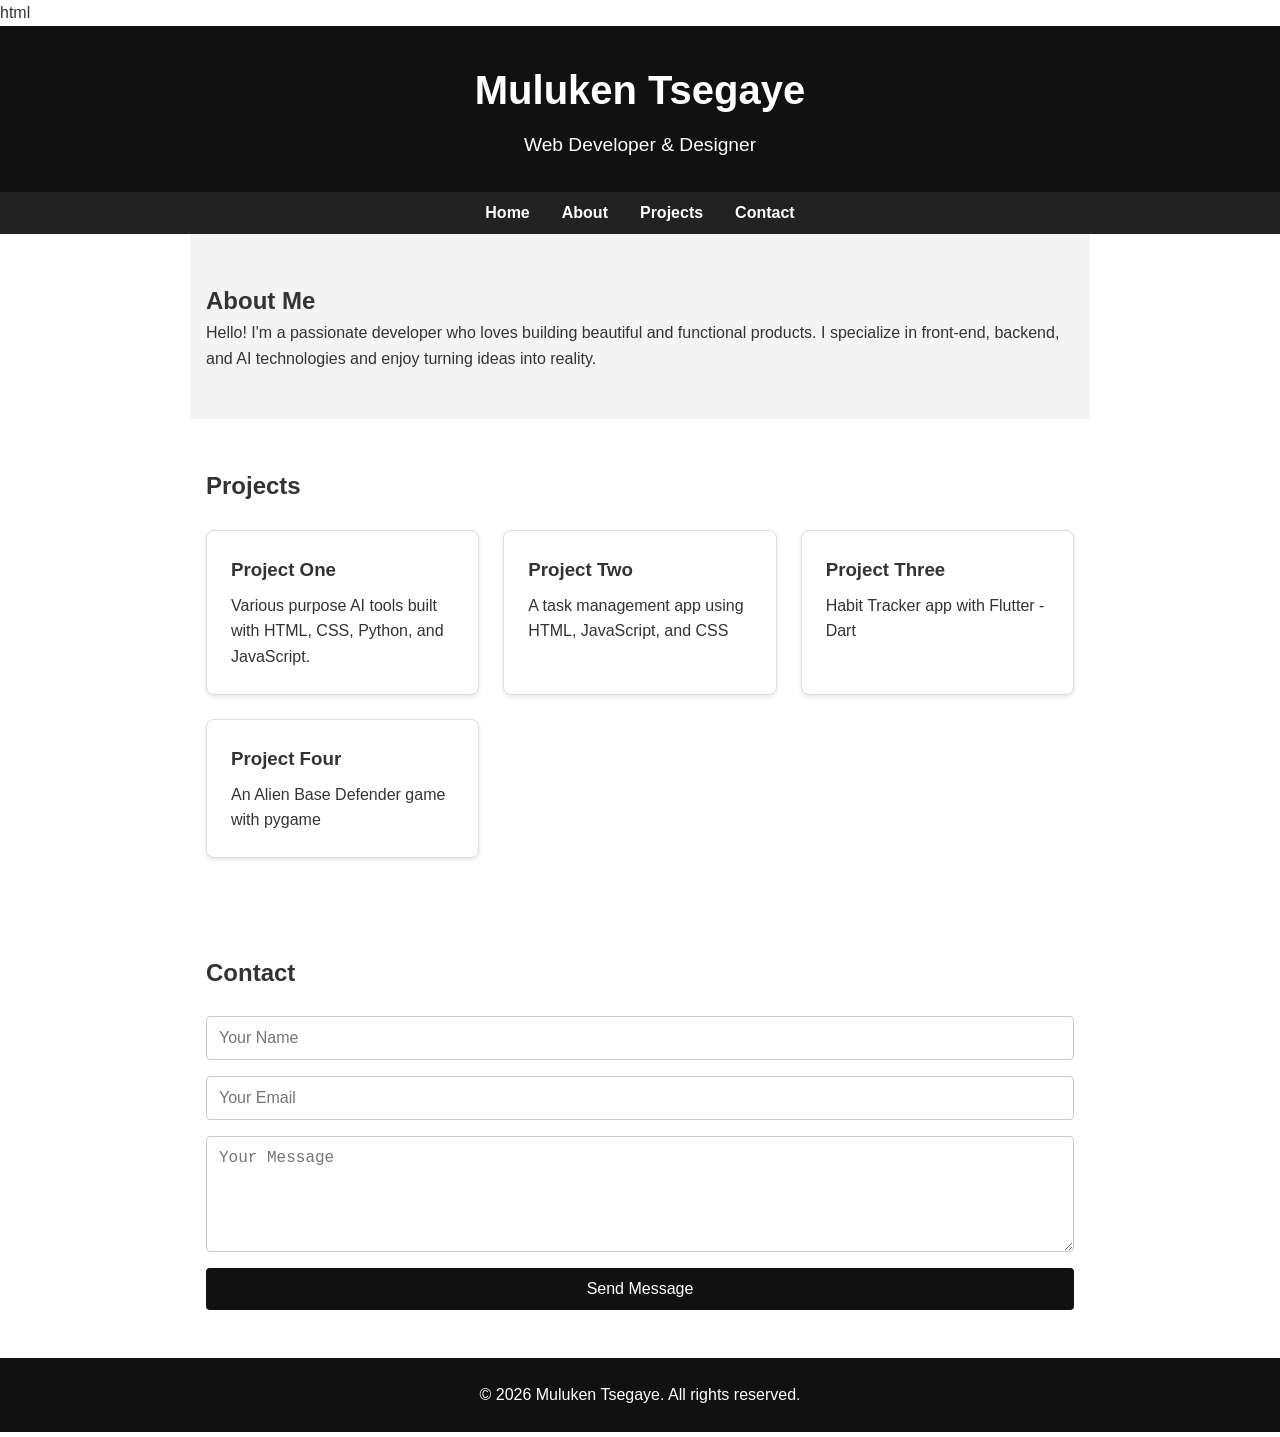
==== about.html @ 3ee82bb8 "chore: initialize project structure" ====
html
<!DOCTYPE html>
<html lang="en">
<head>
<meta charset="UTF-8">
<meta name="viewport" content="width=device-width, initial-scale=1.0">
<title>Portfolio</title>
<style>
* {
margin: 0;
padding: 0;
box-sizing: border-box;
}
body {
font-family: Arial, Helvetica, sans-serif;
line-height: 1.6;
color: #333;
}
header {
background: #111;
color: #fff;
padding: 2rem 1rem;
text-align: center;
}
header h1 {
font-size: 2.5rem;
margin-bottom: 0.5rem;
}
header p {
font-size: 1.2rem;
}
nav {
background: #222;
padding: 0.5rem 1rem;
position: sticky;
top: 0;
z-index: 1000;
}
nav ul {
display: flex;
justify-content: center;
list-style: none;
}
nav li {
margin: 0 1rem;
}
nav a {
color: #fff;
text-decoration: none;
font-weight: bold;
}
section {
padding: 3rem 1rem;
max-width: 900px;
margin: auto;
}
#about {
background: #f4f4f4;
}
#projects .grid {
display: grid;
grid-template-columns: repeat(auto-fit, minmax(250px, 1fr));
gap: 1.5rem;
margin-top: 1.5rem;
}
.card {
background: #fff;
border: 1px solid #ddd;
border-radius: 8px;
padding: 1.5rem;
box-shadow: 0 2px 5px rgba(0,0,0,0.1);
}
.card h3 {
margin-bottom: 0.5rem;
}
#contact form {
display: flex;
flex-direction: column;
gap: 1rem;
margin-top: 1.5rem;
}
#contact input, #contact textarea {
padding: 0.75rem;
font-size: 1rem;
border: 1px solid #ccc;
border-radius: 4px;
}
#contact button {
padding: 0.75rem;
background: #111;
color: #fff;
border: none;
border-radius: 4px;
cursor: pointer;
font-size: 1rem;
}
footer {
text-align: center;
padding: 1.5rem;
background: #111;
color: #fff;
}
</style>
</head>
<body>
<header>
<h1>Muluken Tsegaye</h1>
<p>Web Developer & Designer</p>
</header>

<nav>
<ul>
<li><a href="index.html">Home</a></li>
<li><a href="#about">About</a></li>
<li><a href="#projects">Projects</a></li>
<li><a href="#contact">Contact</a></li>
</ul>
</nav>

<section id="about">
<h2>About Me</h2>
<p>Hello! I'm a passionate developer who loves building beautiful and functional products. I specialize in front-end, backend, and AI technologies and enjoy turning ideas into reality.</p>
</section>

<section id="projects">
<h2>Projects</h2>
<div class="grid">
<div class="card">
<h3>Project One</h3>
<p>Various purpose AI tools built with HTML, CSS, Python, and JavaScript.</p>
</div>
<div class="card">
<h3>Project Two</h3>
<p>A task management app using HTML, JavaScript, and CSS</p>
</div>
<div class="card">
<h3>Project Three</h3>
<p>Habit Tracker app with Flutter - Dart</p>
</div>
<div class="card">
<h3>Project Four</h3>
<p>An Alien Base Defender game with pygame</p>
</div>
</div>
</section>

<section id="contact">
<h2>Contact</h2>
<form onsubmit="event.preventDefault(); alert('Message sent!');">
<input type="text" name="name" placeholder="Your Name" required>
<input type="email" name="email" placeholder="Your Email" required>
<textarea name="message" rows="5" placeholder="Your Message" required></textarea>
<button type="submit">Send Message</button>
</form>
</section>

<footer>
&copy; 2026 Muluken Tsegaye. All rights reserved.
</footer>
</body>
</html>
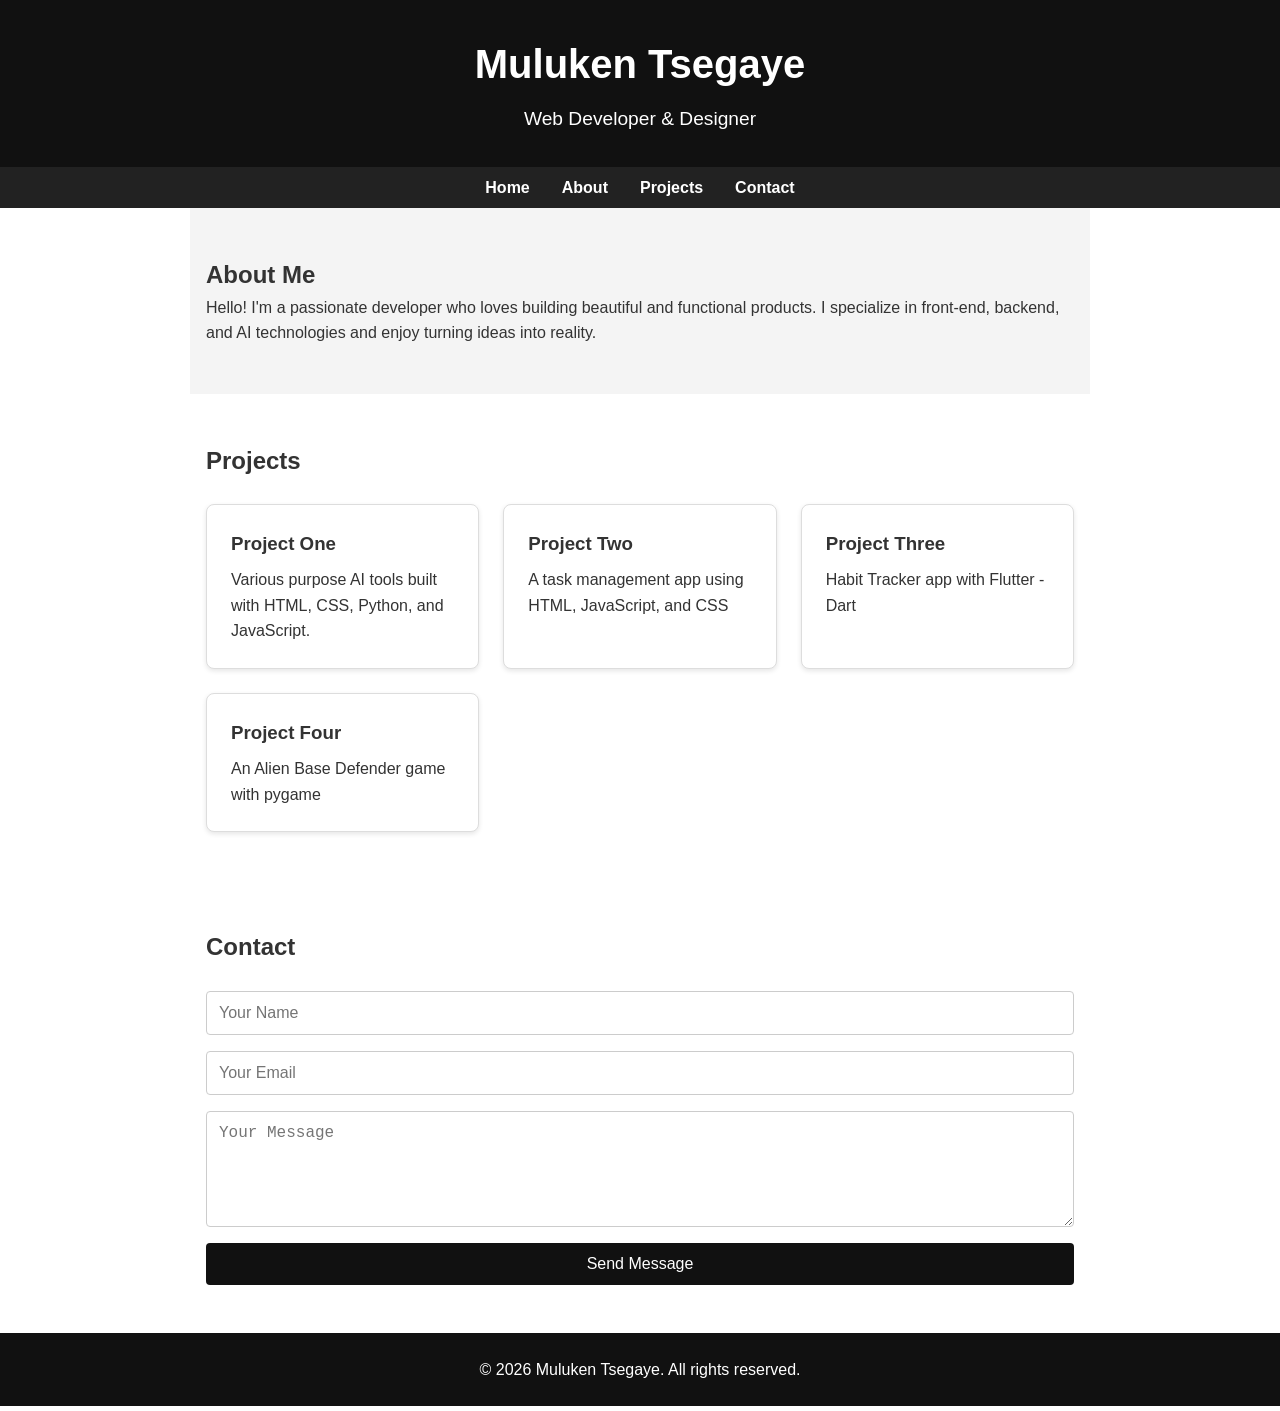
==== commit 287588c9: "chore: add FastAPI backend setup" ====
--- a/about.html
+++ b/about.html
@@ -1,4 +1,3 @@
-html
 <!DOCTYPE html>
 <html lang="en">
 <head>
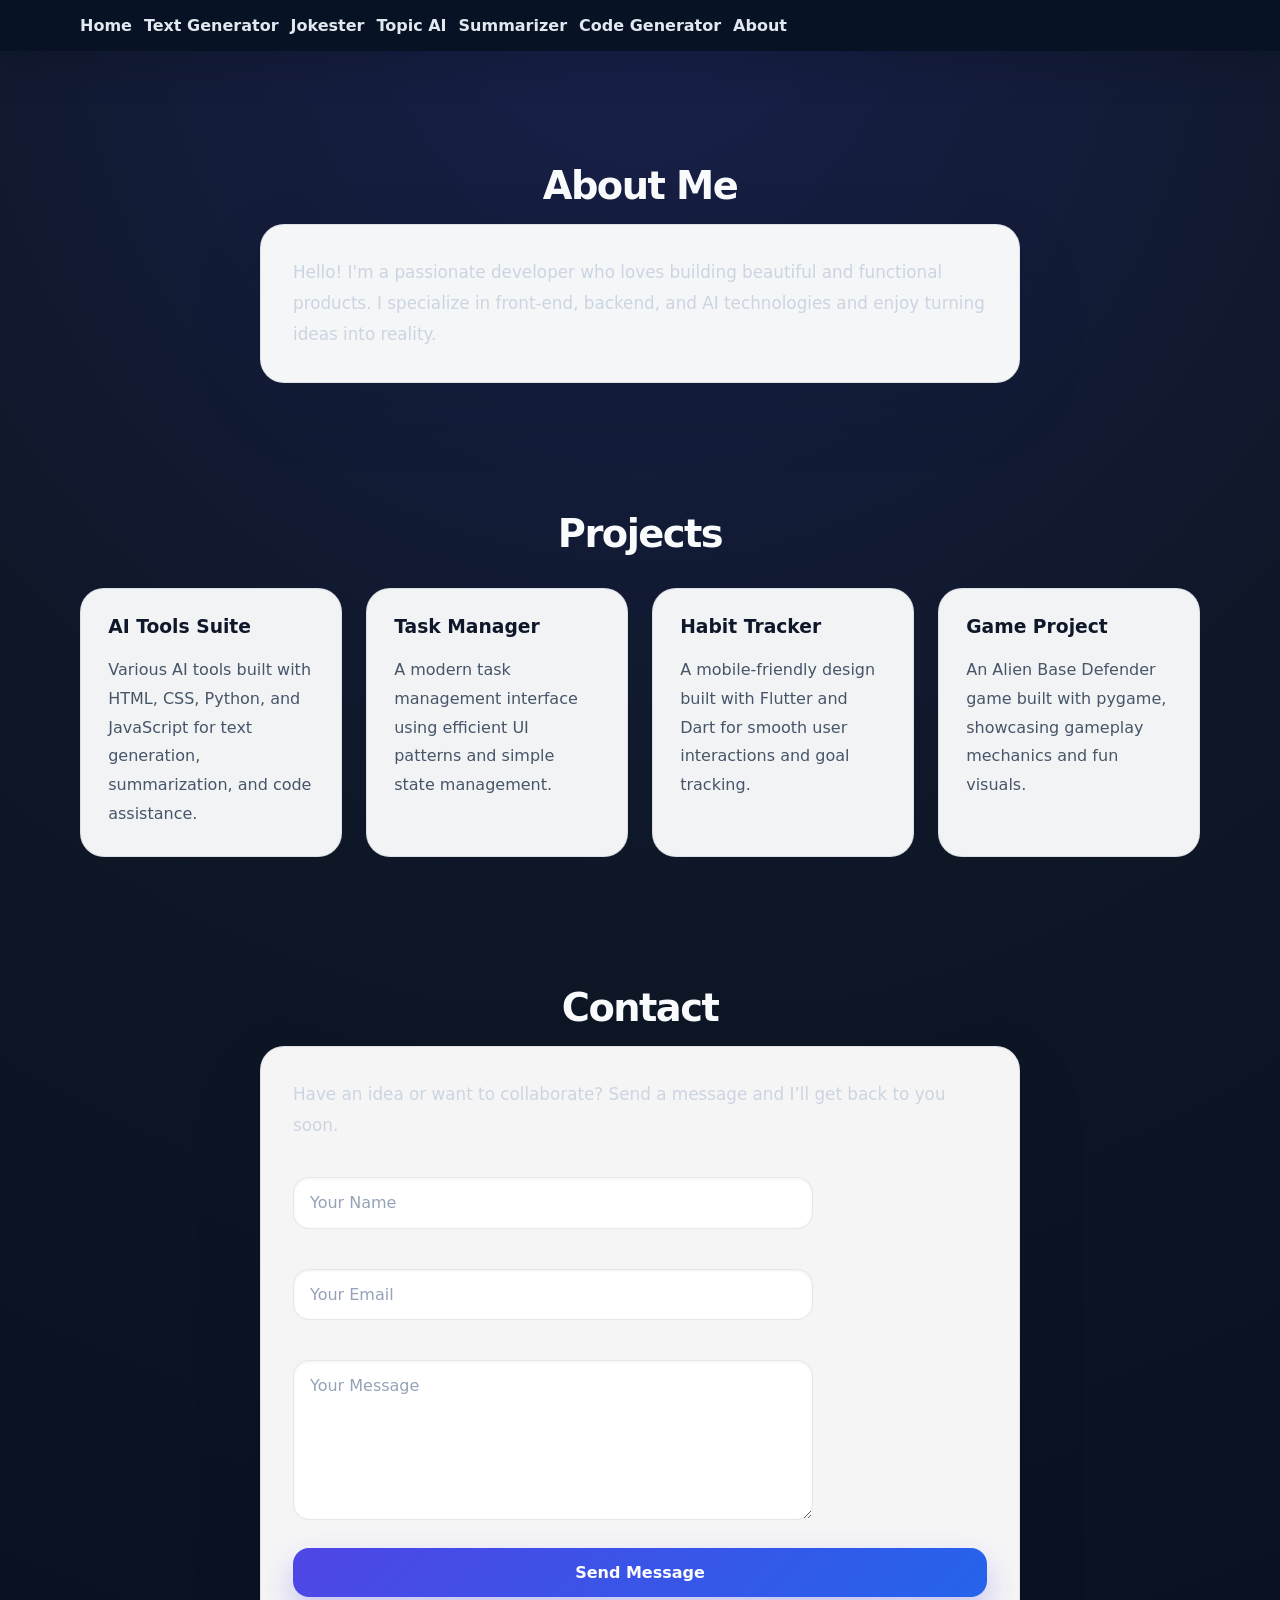
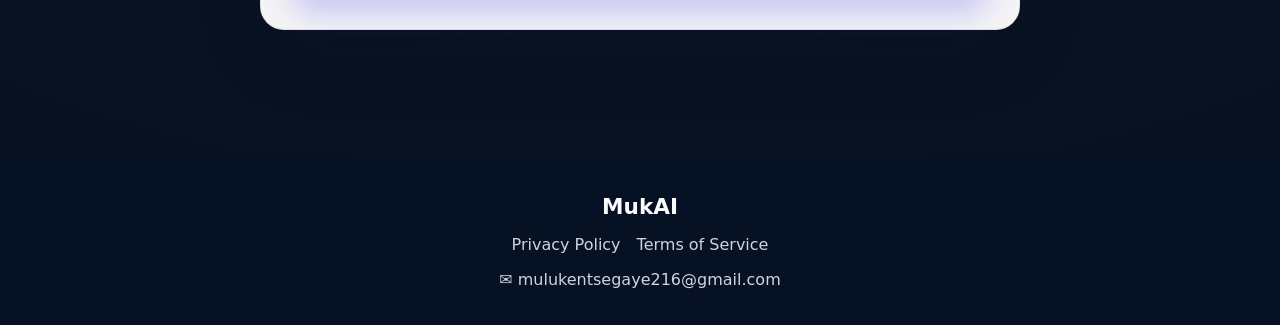
==== commit 47e63e1b: "Build AI tools website with chat memory and improved UI - Added FastAPI backend with multiple AI end" ====
--- a/about.html
+++ b/about.html
@@ -1,160 +1,91 @@
 <!DOCTYPE html>
 <html lang="en">
 <head>
-<meta charset="UTF-8">
-<meta name="viewport" content="width=device-width, initial-scale=1.0">
-<title>Portfolio</title>
-<style>
-* {
-margin: 0;
-padding: 0;
-box-sizing: border-box;
-}
-body {
-font-family: Arial, Helvetica, sans-serif;
-line-height: 1.6;
-color: #333;
-}
-header {
-background: #111;
-color: #fff;
-padding: 2rem 1rem;
-text-align: center;
-}
-header h1 {
-font-size: 2.5rem;
-margin-bottom: 0.5rem;
-}
-header p {
-font-size: 1.2rem;
-}
-nav {
-background: #222;
-padding: 0.5rem 1rem;
-position: sticky;
-top: 0;
-z-index: 1000;
-}
-nav ul {
-display: flex;
-justify-content: center;
-list-style: none;
-}
-nav li {
-margin: 0 1rem;
-}
-nav a {
-color: #fff;
-text-decoration: none;
-font-weight: bold;
-}
-section {
-padding: 3rem 1rem;
-max-width: 900px;
-margin: auto;
-}
-#about {
-background: #f4f4f4;
-}
-#projects .grid {
-display: grid;
-grid-template-columns: repeat(auto-fit, minmax(250px, 1fr));
-gap: 1.5rem;
-margin-top: 1.5rem;
-}
-.card {
-background: #fff;
-border: 1px solid #ddd;
-border-radius: 8px;
-padding: 1.5rem;
-box-shadow: 0 2px 5px rgba(0,0,0,0.1);
-}
-.card h3 {
-margin-bottom: 0.5rem;
-}
-#contact form {
-display: flex;
-flex-direction: column;
-gap: 1rem;
-margin-top: 1.5rem;
-}
-#contact input, #contact textarea {
-padding: 0.75rem;
-font-size: 1rem;
-border: 1px solid #ccc;
-border-radius: 4px;
-}
-#contact button {
-padding: 0.75rem;
-background: #111;
-color: #fff;
-border: none;
-border-radius: 4px;
-cursor: pointer;
-font-size: 1rem;
-}
-footer {
-text-align: center;
-padding: 1.5rem;
-background: #111;
-color: #fff;
-}
-</style>
+  <meta charset="UTF-8">
+  <meta name="viewport" content="width=device-width, initial-scale=1.0">
+  <title>About - MukAI</title>
+  <link rel="stylesheet" href="CSS/style.css">
 </head>
 <body>
-<header>
-<h1>Muluken Tsegaye</h1>
-<p>Web Developer & Designer</p>
-</header>
+  <header class="header">
+    <div class="container">
+      <nav class="top-nav">
+        <ul class="nav-menu">
+          <li class="nav-item"><a href="index.html" class="nav-link">Home</a></li>
+          <li class="nav-item"><a href="text_generator.html" class="nav-link">Text Generator</a></li>
+          <li class="nav-item"><a href="friendly.html" class="nav-link">Jokester</a></li>
+          <li class="nav-item"><a href="topic.html" class="nav-link">Topic AI</a></li>
+          <li class="nav-item"><a href="summarizer.html" class="nav-link">Summarizer</a></li>
+          <li class="nav-item"><a href="code-generator.html" class="nav-link">Code Generator</a></li>
+          <li class="nav-item"><a href="about.html" class="nav-link"><strong>About</strong></a></li>
+        </ul>
+      </nav>
+    </div>
+  </header>
 
-<nav>
-<ul>
-<li><a href="index.html">Home</a></li>
-<li><a href="#about">About</a></li>
-<li><a href="#projects">Projects</a></li>
-<li><a href="#contact">Contact</a></li>
-</ul>
-</nav>
+  <main>
+    <div class="container">
+      <section class="section" id="about">
+        <div class="title">
+          <h2>About Me</h2>
+        </div>
+        <div class="hero-card">
+          <p>Hello! I'm a passionate developer who loves building beautiful and functional products. I specialize in front-end, backend, and AI technologies and enjoy turning ideas into reality.</p>
+        </div>
+      </section>
 
-<section id="about">
-<h2>About Me</h2>
-<p>Hello! I'm a passionate developer who loves building beautiful and functional products. I specialize in front-end, backend, and AI technologies and enjoy turning ideas into reality.</p>
-</section>
+      <section class="section" id="projects">
+        <div class="title">
+          <h2>Projects</h2>
+        </div>
+        <div class="features">
+          <div class="feature-card">
+            <h3>AI Tools Suite</h3>
+            <p>Various AI tools built with HTML, CSS, Python, and JavaScript for text generation, summarization, and code assistance.</p>
+          </div>
+          <div class="feature-card">
+            <h3>Task Manager</h3>
+            <p>A modern task management interface using efficient UI patterns and simple state management.</p>
+          </div>
+          <div class="feature-card">
+            <h3>Habit Tracker</h3>
+            <p>A mobile-friendly design built with Flutter and Dart for smooth user interactions and goal tracking.</p>
+          </div>
+          <div class="feature-card">
+            <h3>Game Project</h3>
+            <p>An Alien Base Defender game built with pygame, showcasing gameplay mechanics and fun visuals.</p>
+          </div>
+        </div>
+      </section>
 
-<section id="projects">
-<h2>Projects</h2>
-<div class="grid">
-<div class="card">
-<h3>Project One</h3>
-<p>Various purpose AI tools built with HTML, CSS, Python, and JavaScript.</p>
-</div>
-<div class="card">
-<h3>Project Two</h3>
-<p>A task management app using HTML, JavaScript, and CSS</p>
-</div>
-<div class="card">
-<h3>Project Three</h3>
-<p>Habit Tracker app with Flutter - Dart</p>
-</div>
-<div class="card">
-<h3>Project Four</h3>
-<p>An Alien Base Defender game with pygame</p>
-</div>
-</div>
-</section>
+      <section class="section" id="contact">
+        <div class="title">
+          <h2>Contact</h2>
+        </div>
+        <div class="hero-card">
+          <p>Have an idea or want to collaborate? Send a message and I’ll get back to you soon.</p>
+          <form onsubmit="event.preventDefault(); alert('Message sent!');" style="margin-top: 1.5rem; display: grid; gap: 1rem;">
+            <input type="text" name="name" placeholder="Your Name" required class="input-area">
+            <input type="email" name="email" placeholder="Your Email" required class="input-area">
+            <textarea name="message" rows="5" placeholder="Your Message" required class="input-area"></textarea>
+            <button type="submit" class="ask-btn">Send Message</button>
+          </form>
+        </div>
+      </section>
+    </div>
+  </main>
 
-<section id="contact">
-<h2>Contact</h2>
-<form onsubmit="event.preventDefault(); alert('Message sent!');">
-<input type="text" name="name" placeholder="Your Name" required>
-<input type="email" name="email" placeholder="Your Email" required>
-<textarea name="message" rows="5" placeholder="Your Message" required></textarea>
-<button type="submit">Send Message</button>
-</form>
-</section>
-
-<footer>
-&copy; 2026 Muluken Tsegaye. All rights reserved.
-</footer>
+  <footer class="footer">
+    <div class="footer-container">
+      <div class="footer-brand">MukAI</div>
+      <div class="footer-links">
+        <a href="privacy-policy.html" class="footer-link">Privacy Policy</a>
+        <a href="privacy-policy.html" class="footer-link">Terms of Service</a>
+      </div>
+      <div class="footer-links">
+        <a href="mailto:mulukentsegaye216@gmail.com" class="footer-mail">✉️ mulukentsegaye216@gmail.com</a>
+      </div>
+    </div>
+  </footer>
 </body>
 </html>
--- a/CSS/style.css
+++ b/CSS/style.css
@@ -0,0 +1,479 @@
+:root {
+  --bg: #0e1726;
+  --surface: rgba(255, 255, 255, 0.96);
+  --surface-strong: #ffffff;
+  --text: #111827;
+  --text-light: #475569;
+  --muted: #94a3b8;
+  --accent: #4f46e5;
+  --accent-soft: #eef2ff;
+  --border: rgba(148, 163, 184, 0.25);
+  --shadow: 0 24px 80px rgba(15, 23, 42, 0.08);
+}
+
+* {
+  box-sizing: border-box;
+}
+
+html,
+body {
+  margin: 0;
+  min-height: 100%;
+  font-family: Inter, system-ui, -apple-system, BlinkMacSystemFont, "Segoe UI", sans-serif;
+  color: var(--text);
+  background: radial-gradient(circle at top, #18204a 0%, #0e1726 45%, #08101f 100%);
+}
+
+body {
+  display: flex;
+  flex-direction: column;
+  min-height: 100vh;
+}
+
+img {
+  max-width: 100%;
+  display: block;
+}
+
+button,
+input,
+textarea {
+  font: inherit;
+}
+
+.container {
+  width: min(1120px, calc(100% - 2rem));
+  margin: 0 auto;
+}
+
+.header {
+  width: 100%;
+  background: rgba(8, 18, 36, 0.96);
+  backdrop-filter: blur(16px);
+  position: sticky;
+  top: 0;
+  z-index: 50;
+  box-shadow: 0 16px 40px rgba(0, 0, 0, 0.14);
+}
+
+.top-nav {
+  display: flex;
+  justify-content: space-between;
+  align-items: center;
+  padding: 1rem 0;
+}
+
+.nav-menu {
+  display: flex;
+  flex-wrap: wrap;
+  gap: 0.75rem;
+  align-items: center;
+  justify-content: center;
+  list-style: none;
+  margin: 0;
+  padding: 0;
+}
+
+.nav-item {
+  margin: 0;
+}
+
+.nav-link {
+  color: #e2e8f0;
+  text-decoration: none;
+  font-weight: 600;
+  transition: color 0.25s ease, transform 0.25s ease;
+}
+
+.nav-link:hover,
+.nav-link:focus {
+  color: #a5b4fc;
+  transform: translateY(-1px);
+}
+
+main {
+  flex: 1;
+  padding: 3rem 0 4rem;
+}
+
+.title {
+  text-align: center;
+  margin: 0 auto 1rem;
+}
+
+.title h2 {
+  font-size: clamp(2rem, 4vw, 3.5rem);
+  margin: 0;
+  color: #f8fafc;
+  letter-spacing: -0.04em;
+}
+
+.detail {
+  margin: 0 auto 2rem;
+  max-width: 720px;
+  text-align: center;
+  color: #cbd5e1;
+  font-size: 1rem;
+  line-height: 1.9;
+}
+
+.body-text {
+  text-align: center;
+  color: #e2e8f0;
+}
+
+.card,
+.tool-card,
+.hero-card,
+.result-card {
+  background: var(--surface);
+  border: 1px solid var(--border);
+  border-radius: 24px;
+  padding: 2rem;
+  box-shadow: var(--shadow);
+}
+
+.hero-card {
+  max-width: 760px;
+  margin: 0 auto;
+  text-align: left;
+}
+
+.hero-card p {
+  color: var(--text-light);
+  font-size: 1.05rem;
+  line-height: 1.9;
+}
+
+.chat-card {
+  background: rgba(255, 255, 255, 0.04);
+  border: 1px solid rgba(148, 163, 184, 0.16);
+}
+
+.chat-header {
+  display: flex;
+  justify-content: space-between;
+  align-items: center;
+  gap: 1rem;
+  margin-bottom: 1rem;
+}
+
+.chat-header h3 {
+  margin: 0;
+  font-size: 1.25rem;
+  color: #f8fafc;
+}
+
+.chat-header p {
+  margin: 0.35rem 0 0;
+  color: #cbd5e1;
+  font-size: 0.95rem;
+}
+
+.clear-btn {
+  background: transparent;
+  border: 1px solid rgba(255, 255, 255, 0.18);
+  color: #e2e8f0;
+  padding: 0.75rem 1rem;
+  border-radius: 14px;
+  cursor: pointer;
+  transition: background 0.2s ease;
+}
+
+.clear-btn:hover {
+  background: rgba(255, 255, 255, 0.08);
+}
+
+.chat-history {
+  width: 100%;
+  max-height: 520px;
+  overflow-y: auto;
+  background: rgba(255, 255, 255, 0.06);
+  border: 1px solid rgba(148, 163, 184, 0.18);
+  border-radius: 22px;
+  padding: 1rem;
+  display: flex;
+  flex-direction: column;
+  gap: 0.85rem;
+}
+
+.chat-bubble {
+  border-radius: 18px;
+  padding: 1rem 1.1rem;
+  max-width: min(90%, 740px);
+  line-height: 1.75;
+  word-break: break-word;
+  white-space: pre-wrap;
+}
+
+.chat-bubble.user {
+  align-self: flex-end;
+  background: rgba(79, 70, 229, 0.18);
+  color: #eef2ff;
+  border: 1px solid rgba(79, 70, 229, 0.35);
+}
+
+.chat-bubble.assistant {
+  align-self: flex-start;
+  background: rgba(255, 255, 255, 0.96);
+  color: var(--text);
+  border: 1px solid rgba(148, 163, 184, 0.3);
+}
+
+.chat-role {
+  display: block;
+  font-size: 0.8rem;
+  text-transform: uppercase;
+  letter-spacing: 0.08em;
+  color: #94a3b8;
+  margin-bottom: 0.5rem;
+}
+
+.chat-form {
+  display: flex;
+  gap: 0.9rem;
+  align-items: flex-end;
+  flex-wrap: wrap;
+  margin-top: 1rem;
+}
+
+.chat-form .input-area {
+  flex: 1;
+  min-width: 220px;
+}
+
+@media (max-width: 560px) {
+  .chat-form {
+    flex-direction: column;
+  }
+
+  .chat-form .ask-btn,
+  .clear-btn {
+    width: 100%;
+  }
+}
+
+.chat-bubble {
+  border-radius: 18px;
+  padding: 1rem 1.1rem;
+  max-width: min(90%, 740px);
+  line-height: 1.75;
+  word-break: break-word;
+}
+
+.chat-bubble.user {
+  align-self: flex-end;
+  background: rgba(79, 70, 229, 0.16);
+  color: #eef2ff;
+  border: 1px solid rgba(79, 70, 229, 0.35);
+}
+
+.chat-bubble.assistant {
+  align-self: flex-start;
+  background: rgba(255, 255, 255, 0.96);
+  color: var(--text);
+  border: 1px solid rgba(148, 163, 184, 0.3);
+}
+
+.chat-role {
+  display: block;
+  font-size: 0.8rem;
+  text-transform: uppercase;
+  letter-spacing: 0.08em;
+  color: #94a3b8;
+  margin-bottom: 0.5rem;
+}
+
+.chat-form {
+  display: flex;
+  gap: 0.9rem;
+  align-items: flex-end;
+  flex-wrap: wrap;
+  margin-top: 1rem;
+}
+
+.chat-form .input-area {
+  flex: 1;
+  min-width: 220px;
+}
+
+@media (max-width: 560px) {
+  .chat-form {
+    flex-direction: column;
+  }
+
+  .chat-form .ask-btn {
+    width: 100%;
+  }
+}
+
+.input-area {
+  width: 100%;
+  max-width: 520px;
+  margin: 0.75rem 0;
+  padding: 0.95rem 1rem;
+  border: 1px solid var(--border);
+  border-radius: 16px;
+  background: rgba(255, 255, 255, 0.95);
+  color: var(--text);
+  box-shadow: inset 0 1px 3px rgba(15, 23, 42, 0.06);
+}
+
+textarea.input-area {
+  min-height: 160px;
+  resize: vertical;
+}
+
+.input-area::placeholder {
+  color: #94a3b8;
+  opacity: 1;
+}
+
+.ask-btn {
+  display: inline-flex;
+  align-items: center;
+  justify-content: center;
+  padding: 0.95rem 1.5rem;
+  border: none;
+  border-radius: 16px;
+  background: linear-gradient(135deg, #4f46e5, #2563eb);
+  color: #fff;
+  font-weight: 700;
+  cursor: pointer;
+  box-shadow: 0 16px 32px rgba(79, 70, 229, 0.28);
+  transition: transform 0.2s ease, box-shadow 0.2s ease;
+}
+
+.ask-btn:hover {
+  transform: translateY(-1px);
+  box-shadow: 0 22px 36px rgba(79, 70, 229, 0.32);
+}
+
+.ask-btn:active {
+  transform: translateY(0);
+}
+
+footer.footer {
+  background: rgba(8, 18, 36, 0.98);
+  color: #cbd5e1;
+  padding: 2.25rem 0;
+}
+
+.footer-container {
+  display: grid;
+  gap: 1rem;
+  justify-items: center;
+}
+
+.footer-brand {
+  font-size: 1.35rem;
+  font-weight: 700;
+  color: #f8fafc;
+}
+
+.footer-links {
+  display: flex;
+  flex-wrap: wrap;
+  justify-content: center;
+  gap: 1rem;
+}
+
+.footer-link,
+.footer-mail {
+  color: #cbd5e1;
+  text-decoration: none;
+}
+
+.footer-link:hover,
+.footer-mail:hover {
+  color: #a5b4fc;
+}
+
+.devimage img {
+  height: 64px;
+  width: 64px;
+  border-radius: 18px;
+  object-fit: cover;
+  border: 1px solid rgba(255, 255, 255, 0.12);
+}
+
+.section {
+  padding: 4rem 0;
+}
+
+.section h2 {
+  font-size: clamp(1.8rem, 3vw, 2.75rem);
+  color: #f8fafc;
+  margin-bottom: 1rem;
+}
+
+.section p {
+  color: #cbd5e1;
+  max-width: 720px;
+  margin: 0 auto;
+  line-height: 1.85;
+}
+
+.features {
+  display: grid;
+  grid-template-columns: repeat(auto-fit, minmax(240px, 1fr));
+  gap: 1.5rem;
+  margin-top: 2rem;
+}
+
+.feature-card {
+  background: rgba(255, 255, 255, 0.95);
+  border: 1px solid rgba(148, 163, 184, 0.25);
+  border-radius: 24px;
+  padding: 1.7rem;
+}
+
+.feature-card h3 {
+  margin-top: 0;
+  color: #0f172a;
+}
+
+.feature-card p {
+  color: #475569;
+  line-height: 1.8;
+}
+
+@media (max-width: 860px) {
+  .nav-menu {
+    justify-content: center;
+  }
+
+  .header {
+    padding: 1rem 0;
+  }
+
+  .main {
+    padding: 2rem 0 3rem;
+  }
+
+  .input-area,
+  .ask-btn {
+    width: 100%;
+  }
+
+  .ask-btn {
+    margin-top: 0.75rem;
+  }
+}
+
+@media (max-width: 560px) {
+  .title h2 {
+    font-size: 2.2rem;
+  }
+
+  .detail,
+  .hero-card p,
+  .section p {
+    font-size: 0.98rem;
+  }
+
+  .footer-links {
+    flex-direction: column;
+    align-items: center;
+  }
+}
